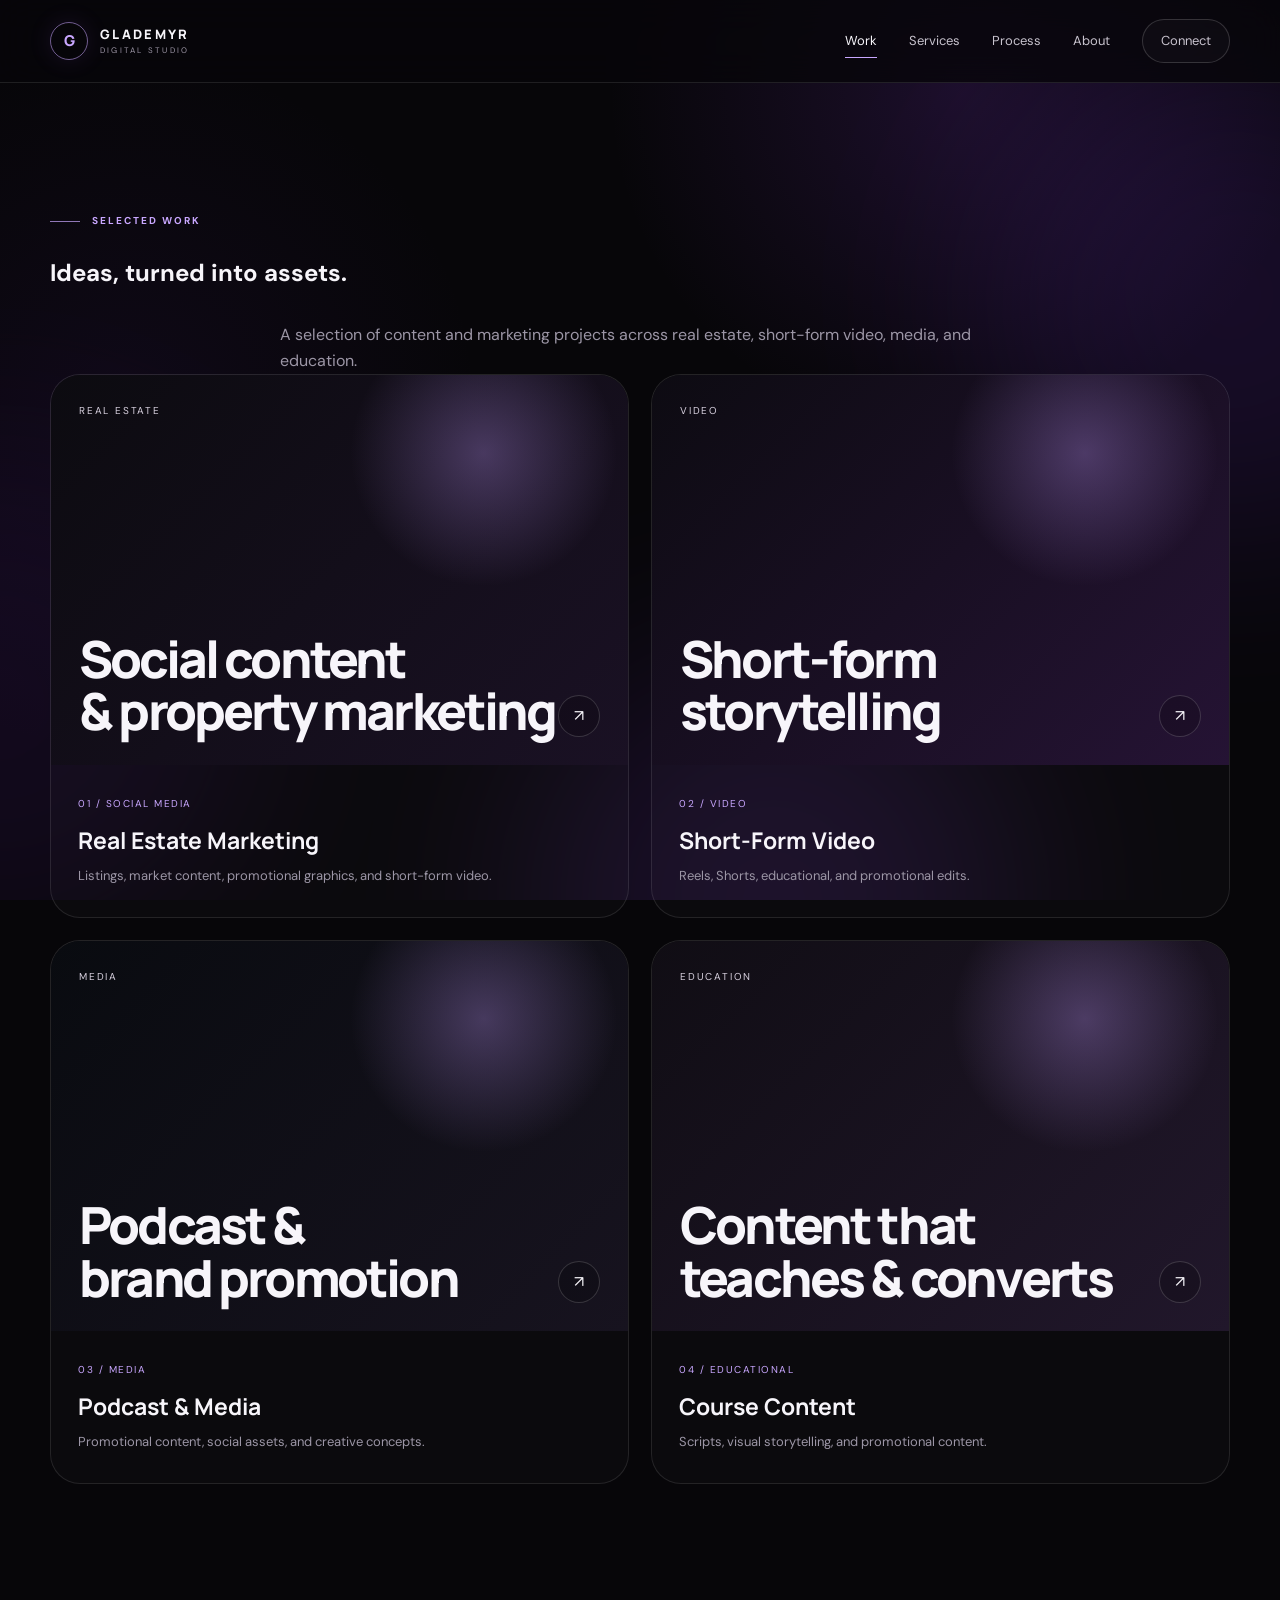
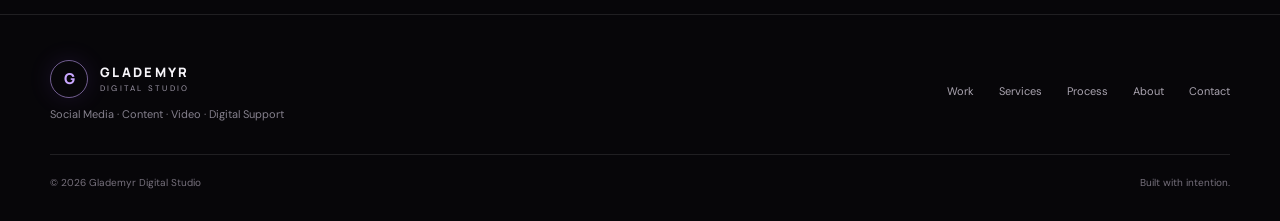
==== frontend/work.html @ e0515955 "Add work page" ====
<!DOCTYPE html><html lang="en"><head><meta charset="UTF-8"><meta name="viewport" content="width=device-width, initial-scale=1.0"><meta name="description" content="Selected work by Glademyr Digital Studio."><title>Work | Glademyr Digital Studio</title><link rel="preconnect" href="https://fonts.googleapis.com"><link rel="preconnect" href="https://fonts.gstatic.com" crossorigin><link href="https://fonts.googleapis.com/css2?family=DM+Sans:wght@400;500;600;700&family=Manrope:wght@500;600;700;800&display=swap" rel="stylesheet"><link rel="stylesheet" href="css/style.css"></head><body><div class="site-background"><div class="ambient-glow glow-one"></div><div class="ambient-glow glow-two"></div><div class="ambient-glow glow-three"></div></div><header class="site-header"><nav class="navigation container"><a href="index.html" class="brand" aria-label="Glademyr Digital Studio Home"><div class="brand-symbol">G</div><div class="brand-text"><span class="brand-name">GLADEMYR</span><span class="brand-studio">DIGITAL STUDIO</span></div></a><div class="nav-links"><a class="active" href="work.html">Work</a><a href="services.html">Services</a><a href="process.html">Process</a><a href="about.html">About</a><a class="nav-contact" href="contact.html">Connect</a></div><button class="mobile-menu-button" type="button" aria-label="Open navigation menu" aria-expanded="false"><span></span><span></span></button></nav></header><main><section class="page-hero section"><div class="container"><div class="eyebrow"><span class="eyebrow-line"></span>SELECTED WORK</div><h1>Ideas, <span>turned into assets.</span></h1><p class="section-introduction">A selection of content and marketing projects across real estate, short-form video, media, and education.</p><div class="project-grid"><article class="project-card"><a href="#real-estate" class="project-link"><div class="project-visual real-estate-visual"><div class="project-category">REAL ESTATE</div><div class="project-title">Social content<br>& property marketing</div><span class="project-arrow">↗</span></div><div class="project-info"><span>01 / SOCIAL MEDIA</span><h3>Real Estate Marketing</h3><p>Listings, market content, promotional graphics, and short-form video.</p></div></a></article><article class="project-card"><a href="#video" class="project-link"><div class="project-visual video-visual"><div class="project-category">VIDEO</div><div class="project-title">Short-form<br>storytelling</div><span class="project-arrow">↗</span></div><div class="project-info"><span>02 / VIDEO</span><h3>Short-Form Video</h3><p>Reels, Shorts, educational, and promotional edits.</p></div></a></article><article class="project-card"><a href="#media" class="project-link"><div class="project-visual media-visual"><div class="project-category">MEDIA</div><div class="project-title">Podcast &<br>brand promotion</div><span class="project-arrow">↗</span></div><div class="project-info"><span>03 / MEDIA</span><h3>Podcast & Media</h3><p>Promotional content, social assets, and creative concepts.</p></div></a></article><article class="project-card"><a href="#education" class="project-link"><div class="project-visual education-visual"><div class="project-category">EDUCATION</div><div class="project-title">Content that<br>teaches & converts</div><span class="project-arrow">↗</span></div><div class="project-info"><span>04 / EDUCATIONAL</span><h3>Course Content</h3><p>Scripts, visual storytelling, and promotional content.</p></div></a></article></div></div></section></main><footer class="site-footer"><div class="container footer-container"><div class="footer-brand"><div class="brand"><div class="brand-symbol">G</div><div class="brand-text"><span class="brand-name">GLADEMYR</span><span class="brand-studio">DIGITAL STUDIO</span></div></div><p>Social Media · Content · Video · Digital Support</p></div><div class="footer-links"><a href="work.html">Work</a><a href="services.html">Services</a><a href="process.html">Process</a><a href="about.html">About</a><a href="contact.html">Contact</a></div><div class="footer-bottom"><span>© <span id="current-year"></span> Glademyr Digital Studio</span><span>Built with intention.</span></div></div></footer><script src="js/script.js"></script></body></html>
---- frontend/css/style.css ----
/* =========================================================
   GLADEMYR DIGITAL STUDIO
   PREMIUM / LUXURY VISUAL SYSTEM
   ========================================================= */

/* =========================================================
   01. ROOT VARIABLES
   ========================================================= */

:root {
    --obsidian: #070609;
    --black: #0b090d;
    --surface: #100d14;
    --surface-light: #17121d;

    --white: #f7f5fa;
    --silver: #d8d4df;
    --muted: #9c96a6;

    --violet: #9b5cff;
    --lavender: #c9a7ff;
    --purple-dark: #351456;

    --border: rgba(255, 255, 255, 0.10);
    --border-light: rgba(255, 255, 255, 0.16);

    --container: 1180px;

    --radius-sm: 12px;
    --radius-md: 20px;
    --radius-lg: 30px;

    --transition: 300ms ease;
}


/* =========================================================
   02. RESET
   ========================================================= */

* {
    margin: 0;
    padding: 0;
    box-sizing: border-box;
}

html {
    scroll-behavior: smooth;
}

body {
    background: var(--obsidian);
    color: var(--white);

    font-family: "DM Sans", sans-serif;

    line-height: 1.6;

    overflow-x: hidden;
}

img {
    max-width: 100%;
    display: block;
}

a {
    color: inherit;
    text-decoration: none;
}

button {
    font: inherit;
}


/* =========================================================
   03. GLOBAL CONTAINER
   ========================================================= */

.container {
    width: min(100% - 60px, var(--container));
    margin-inline: auto;
}


/* =========================================================
   04. BACKGROUND
   ========================================================= */

.site-background {
    position: fixed;
    inset: 0;

    overflow: hidden;

    pointer-events: none;

    z-index: -1;

    background:
        radial-gradient(
            circle at 75% 10%,
            rgba(121, 54, 190, 0.18),
            transparent 28%
        ),
        radial-gradient(
            circle at 10% 45%,
            rgba(85, 34, 145, 0.10),
            transparent 28%
        ),
        #070609;
}

.ambient-glow {
    position: absolute;

    width: 500px;
    height: 500px;

    border-radius: 50%;

    filter: blur(100px);

    opacity: 0.12;
}

.glow-one {
    top: 5%;
    right: -200px;

    background: #8b3dff;
}

.glow-two {
    top: 50%;
    left: -250px;

    background: #6324a8;
}

.glow-three {
    bottom: -250px;
    right: 20%;

    background: #9c4dff;
}


/* =========================================================
   05. HEADER / NAVIGATION
   ========================================================= */

.site-header {
    position: sticky;

    top: 0;

    z-index: 100;

    border-bottom: 1px solid var(--border);

    background: rgba(7, 6, 9, 0.78);

    backdrop-filter: blur(18px);
}

.navigation {
    height: 82px;

    display: flex;

    align-items: center;

    justify-content: space-between;
}


/* BRAND */

.brand {
    display: flex;

    align-items: center;

    gap: 12px;
}

.brand-symbol {
    width: 38px;
    height: 38px;

    display: grid;
    place-items: center;

    border: 1px solid rgba(201, 167, 255, 0.55);

    border-radius: 50%;

    color: var(--lavender);

    font-family: "Manrope", sans-serif;

    font-size: 15px;
    font-weight: 800;

    box-shadow:
        0 0 25px rgba(155, 92, 255, 0.12);
}

.brand-text {
    display: flex;

    flex-direction: column;

    line-height: 1;
}

.brand-name {
    font-family: "Manrope", sans-serif;

    font-size: 13px;

    font-weight: 800;

    letter-spacing: 0.18em;
}

.brand-studio {
    margin-top: 5px;

    color: var(--muted);

    font-size: 8px;

    letter-spacing: 0.28em;
}


/* NAV LINKS */

.nav-links {
    display: flex;

    align-items: center;

    gap: 32px;
}

.nav-links a {
    position: relative;

    color: #c8c3ce;

    font-size: 13px;

    transition: var(--transition);
}

.nav-links a:hover {
    color: white;
}

.nav-links a:not(.nav-contact)::after {
    content: "";

    position: absolute;

    left: 0;
    bottom: -7px;

    width: 0;
    height: 1px;

    background: var(--lavender);

    transition: var(--transition);
}

.nav-links a:not(.nav-contact):hover::after {
    width: 100%;
}

.nav-contact {
    padding: 11px 18px;

    border: 1px solid var(--border-light);

    border-radius: 999px;

    background: rgba(255, 255, 255, 0.025);
}

.nav-contact:hover {
    border-color: rgba(201, 167, 255, 0.45);

    background: rgba(155, 92, 255, 0.08);
}


/* MOBILE MENU */

.mobile-menu-button {
    display: none;

    width: 42px;
    height: 42px;

    border: 1px solid var(--border);

    border-radius: 50%;

    background: transparent;

    cursor: pointer;
}

.mobile-menu-button span {
    display: block;

    width: 16px;
    height: 1px;

    margin: 4px auto;

    background: white;
}


/* =========================================================
   06. SECTIONS
   ========================================================= */

.section {
    padding: 130px 0;
}


/* =========================================================
   07. EYEBROW
   ========================================================= */

.eyebrow {
    display: flex;

    align-items: center;

    gap: 12px;

    margin-bottom: 25px;

    color: var(--lavender);

    font-size: 10px;

    font-weight: 700;

    letter-spacing: 0.20em;
}

.eyebrow-line {
    width: 30px;
    height: 1px;

    background: var(--lavender);

    opacity: 0.7;
}


/* =========================================================
   08. HERO
   ========================================================= */

.hero {
    min-height: calc(100vh - 82px);

    display: flex;

    align-items: center;
}

.hero-content {
    display: grid;

    grid-template-columns: 1fr 0.9fr;

    align-items: center;

    gap: 70px;
}


/* HERO TEXT */

.hero-copy {
    max-width: 690px;
}

.hero h1 {
    max-width: 750px;

    font-family: "Manrope", sans-serif;

    font-size: clamp(48px, 6vw, 78px);

    font-weight: 800;

    line-height: 1.02;

    letter-spacing: -0.055em;
}

.hero h1 span {
    display: block;

    color: var(--lavender);
}

.hero-description {
    max-width: 600px;

    margin-top: 30px;

    color: var(--muted);

    font-size: 17px;

    line-height: 1.8;
}


/* HERO ACTIONS */

.hero-actions {
    display: flex;

    align-items: center;

    gap: 12px;

    flex-wrap: wrap;

    margin-top: 32px;
}

.button {
    display: inline-flex;

    align-items: center;

    justify-content: center;

    gap: 10px;

    min-height: 48px;

    padding: 0 21px;

    border-radius: 999px;

    font-size: 12px;

    font-weight: 700;

    transition: var(--transition);
}

.button-primary {
    color: #09070c;

    background: var(--white);

    box-shadow:
        0 10px 35px rgba(0, 0, 0, 0.25);
}

.button-primary:hover {
    transform: translateY(-3px);

    box-shadow:
        0 15px 40px rgba(155, 92, 255, 0.20);
}

.button-secondary {
    color: white;

    border: 1px solid var(--border-light);

    background: rgba(255, 255, 255, 0.025);
}

.button-secondary:hover {
    border-color: rgba(201, 167, 255, 0.5);

    background: rgba(155, 92, 255, 0.08);

    transform: translateY(-2px);
}


/* AVAILABILITY */

.availability {
    display: flex;

    align-items: center;

    gap: 8px;

    margin-top: 24px;

    color: #88828f;

    font-size: 11px;
}

.availability-dot {
    width: 7px;
    height: 7px;

    border-radius: 50%;

    background: var(--lavender);

    box-shadow:
        0 0 12px rgba(201, 167, 255, 0.8);
}


/* =========================================================
   09. HERO VISUAL
   ========================================================= */

.hero-visual {
    position: relative;

    min-height: 600px;

    display: grid;

    place-items: center;
}

.hero-orbit {
    position: absolute;

    border: 1px solid rgba(155, 92, 255, 0.20);

    border-radius: 50%;
}

.orbit-one {
    width: 510px;
    height: 510px;

    transform: rotate(-18deg);
}

.orbit-two {
    width: 390px;
    height: 390px;

    border-color: rgba(216, 212, 223, 0.08);

    transform: rotate(25deg);
}


/* LOGO */

.hero-logo-container {
    position: relative;

    width: min(440px, 90%);

    aspect-ratio: 1;

    display: grid;

    place-items: center;
}

.logo-glow {
    position: absolute;

    width: 75%;
    height: 75%;

    border-radius: 50%;

    background: rgba(130, 55, 210, 0.18);

    filter: blur(70px);
}

.logo-frame {
    position: relative;

    width: 100%;
    height: 100%;

    display: grid;

    place-items: center;

    border: 1px solid rgba(255, 255, 255, 0.10);

    border-radius: 35px;

    background:
        linear-gradient(
            145deg,
            rgba(255, 255, 255, 0.07),
            rgba(255, 255, 255, 0.015)
        );

    box-shadow:
        0 40px 100px rgba(0, 0, 0, 0.5),
        inset 0 0 50px rgba(155, 92, 255, 0.04);

    overflow: hidden;
}

.logo-frame::before {
    content: "";

    position: absolute;

    inset: 0;

    background:
        linear-gradient(
            120deg,
            transparent 30%,
            rgba(255,255,255,0.08),
            transparent 65%
        );

    transform: translateX(-100%);

    animation: logo-shine 7s infinite;
}

.logo-frame img {
    width: 92%;
    height: 92%;

    object-fit: contain;

    position: relative;

    z-index: 2;

    mix-blend-mode: screen;
}

@keyframes logo-shine {

    0% {
        transform: translateX(-100%);
    }

    30%,
    100% {
        transform: translateX(100%);
    }
}


/* FLOATING CARDS */

.floating-card {
    position: absolute;

    display: flex;

    align-items: center;

    gap: 11px;

    padding: 12px 15px;

    border: 1px solid var(--border);

    border-radius: 14px;

    background: rgba(15, 12, 20, 0.82);

    backdrop-filter: blur(16px);

    color: #d9d3df;

    font-size: 11px;

    box-shadow:
        0 20px 45px rgba(0,0,0,0.3);
}

.floating-number {
    color: var(--lavender);

    font-weight: 700;
}

.floating-card-one {
    left: 0;

    top: 18%;

    animation: float-one 5s ease-in-out infinite;
}

.floating-card-two {
    right: 0;

    top: 45%;

    animation: float-two 6s ease-in-out infinite;
}

.floating-card-three {
    left: 8%;

    bottom: 15%;

    animation: float-three 5.5s ease-in-out infinite;
}

@keyframes float-one {

    0%,
    100% {
        transform: translateY(0);
    }

    50% {
        transform: translateY(-10px);
    }
}

@keyframes float-two {

    0%,
    100% {
        transform: translateY(0);
    }

    50% {
        transform: translateY(9px);
    }
}

@keyframes float-three {

    0%,
    100% {
        transform: translateY(0);
    }

    50% {
        transform: translateY(-7px);
    }
}


/* =========================================================
   10. POSITIONING
   ========================================================= */

.positioning {
    border-top: 1px solid var(--border);

    border-bottom: 1px solid var(--border);
}

.positioning-content {
    text-align: center;
}

.positioning-content .eyebrow {
    justify-content: center;
}

.positioning h2 {
    max-width: 900px;

    margin-inline: auto;

    font-family: "Manrope", sans-serif;

    font-size: clamp(42px, 5vw, 68px);

    letter-spacing: -0.055em;

    line-height: 1.05;
}

.positioning h2 em {
    display: block;

    color: var(--lavender);

    font-style: normal;
}

.section-introduction {
    max-width: 720px;

    margin: 30px auto 0;

    color: var(--muted);

    font-size: 16px;
}


/* PILLARS */

.pillars {
    display: grid;

    grid-template-columns: repeat(3, 1fr);

    margin-top: 70px;

    border-top: 1px solid var(--border);

    border-left: 1px solid var(--border);
}

.pillar {
    min-height: 250px;

    padding: 30px;

    text-align: left;

    border-right: 1px solid var(--border);

    border-bottom: 1px solid var(--border);

    transition: var(--transition);
}

.pillar:hover {
    background: rgba(155, 92, 255, 0.045);
}

.pillar-number {
    color: var(--lavender);

    font-size: 11px;

    font-weight: 700;
}

.pillar h3 {
    margin-top: 60px;

    font-family: "Manrope", sans-serif;

    font-size: 25px;

    text-transform: capitalize;
}

.pillar p {
    max-width: 280px;

    margin-top: 12px;

    color: var(--muted);

    font-size: 13px;
}


/* =========================================================
   11. SECTION HEADINGS
   ========================================================= */

.section-heading {
    display: flex;

    align-items: flex-end;

    justify-content: space-between;

    gap: 40px;

    margin-bottom: 55px;
}

.section-heading h2 {
    font-family: "Manrope", sans-serif;

    font-size: clamp(42px, 5vw, 64px);

    line-height: 1.04;

    letter-spacing: -0.055em;
}

.section-heading h2 span {
    display: block;

    color: var(--lavender);
}

.section-heading > p {
    max-width: 330px;

    color: var(--muted);

    font-size: 13px;
}


/* =========================================================
   12. SERVICES
   ========================================================= */

.services-grid {
    display: grid;

    grid-template-columns: repeat(3, 1fr);

    border-top: 1px solid var(--border);

    border-left: 1px solid var(--border);
}

.service-card {
    min-height: 270px;

    padding: 30px;

    border-right: 1px solid var(--border);

    border-bottom: 1px solid var(--border);

    transition: var(--transition);
}

.service-card:hover {
    background:
        linear-gradient(
            145deg,
            rgba(155, 92, 255, 0.07),
            transparent
        );
}

.service-number {
    color: var(--lavender);

    font-size: 11px;

    font-weight: 700;
}

.service-content {
    margin-top: 55px;
}

.service-card h3 {
    font-family: "Manrope", sans-serif;

    font-size: 21px;

    line-height: 1.15;

    letter-spacing: -0.025em;
}

.service-card p {
    max-width: 300px;

    margin-top: 13px;

    color: var(--muted);

    font-size: 13px;
}


/* =========================================================
   13. PORTFOLIO
   ========================================================= */

.work {
    border-top: 1px solid var(--border);
}

.project-grid {
    display: grid;

    grid-template-columns: repeat(2, 1fr);

    gap: 22px;
}

.project-card {
    overflow: hidden;

    border: 1px solid var(--border);

    border-radius: var(--radius-lg);

    background: rgba(255,255,255,0.02);

    transition: var(--transition);
}

.project-card:hover {
    transform: translateY(-5px);

    border-color: rgba(201, 167, 255, 0.32);
}

.project-featured {
    grid-column: span 2;
}


/* PROJECT VISUAL */

.project-visual {
    position: relative;

    min-height: 390px;

    padding: 28px;

    display: flex;

    flex-direction: column;

    justify-content: space-between;

    overflow: hidden;
}

.project-featured .project-visual {
    min-height: 500px;
}

.project-visual::before {
    content: "";

    position: absolute;

    inset: 0;

    background:
        radial-gradient(
            circle at 75% 20%,
            rgba(194, 155, 255, 0.30),
            transparent 25%
        );
}

.project-category,
.project-title,
.project-arrow {
    position: relative;

    z-index: 2;
}

.project-category {
    font-size: 10px;

    letter-spacing: 0.18em;

    color: #d8d1df;
}

.project-title {
    font-family: "Manrope", sans-serif;

    font-size: clamp(30px, 4vw, 58px);

    font-weight: 800;

    line-height: 1.02;

    letter-spacing: -0.055em;
}

.project-arrow {
    position: absolute;

    right: 28px;
    bottom: 28px;

    width: 42px;
    height: 42px;

    display: grid;

    place-items: center;

    border: 1px solid var(--border-light);

    border-radius: 50%;

    background: rgba(0,0,0,0.2);

    transition: var(--transition);
}

.project-card:hover .project-arrow {
    background: white;

    color: black;

    transform: rotate(45deg);
}


/* PROJECT BACKGROUNDS */

.real-estate-visual {
    background:
        linear-gradient(
            135deg,
            #0c0b10,
            #1a1124
        );
}

.video-visual {
    background:
        linear-gradient(
            135deg,
            #0d0b12,
            #251334
        );
}

.media-visual {
    background:
        linear-gradient(
            135deg,
            #090b10,
            #17131f
        );
}

.education-visual {
    background:
        linear-gradient(
            135deg,
            #100d14,
            #21172b
        );
}


/* PROJECT INFO */

.project-info {
    padding: 24px 27px 30px;
}

.project-info > span {
    color: var(--lavender);

    font-size: 10px;

    letter-spacing: 0.15em;
}

.project-info h3 {
    margin-top: 8px;

    font-family: "Manrope", sans-serif;

    font-size: 23px;
}

.project-info p {
    margin-top: 7px;

    color: var(--muted);

    font-size: 13px;
}


/* =========================================================
   14. PROCESS
   ========================================================= */

.process {
    border-top: 1px solid var(--border);
}

.process-list {
    border-top: 1px solid var(--border);
}

.process-item {
    display: grid;

    grid-template-columns: 70px 1fr 1.1fr;

    align-items: center;

    gap: 25px;

    padding: 27px 0;

    border-bottom: 1px solid var(--border);

    transition: var(--transition);
}

.process-item:hover {
    padding-left: 10px;
}

.process-number {
    color: var(--lavender);

    font-size: 11px;

    font-weight: 700;
}

.process-item h3 {
    font-family: "Manrope", sans-serif;

    font-size: 23px;
}

.process-item p {
    color: var(--muted);

    font-size: 13px;
}


/* =========================================================
   15. TOOLS
   ========================================================= */

.tools {
    border-top: 1px solid var(--border);
}

.tools-container {
    display: grid;

    grid-template-columns: 0.8fr 1.2fr;

    gap: 70px;

    align-items: start;
}

.tools h2 {
    font-family: "Manrope", sans-serif;

    font-size: clamp(40px, 5vw, 60px);

    letter-spacing: -0.05em;

    line-height: 1.05;
}

.tools h2 span {
    display: block;

    color: var(--lavender);
}

.tools-list {
    display: flex;

    flex-wrap: wrap;

    gap: 9px;
}

.tools-list span {
    padding: 10px 14px;

    border: 1px solid var(--border);

    border-radius: 999px;

    color: #cbc5d2;

    font-size: 11px;

    background: rgba(255,255,255,0.02);

    transition: var(--transition);
}

.tools-list span:hover {
    border-color: rgba(201, 167, 255, 0.4);

    color: white;

    background: rgba(155, 92, 255, 0.08);
}

.tools-note {
    grid-column: 2;

    margin-top: -20px;

    max-width: 600px;

    color: var(--muted);

    font-size: 13px;
}


/* =========================================================
   16. ABOUT
   ========================================================= */

.about {
    border-top: 1px solid var(--border);
}

.about-card {
    display: grid;

    grid-template-columns: 0.75fr 1.25fr;

    gap: 70px;

    align-items: center;

    padding: 25px;

    border: 1px solid var(--border);

    border-radius: var(--radius-lg);

    background:
        linear-gradient(
            145deg,
            rgba(255,255,255,0.045),
            rgba(255,255,255,0.012)
        );
}

.about-image {
    min-height: 520px;

    display: grid;

    place-items: center;

    border-radius: 22px;

    background:
        radial-gradient(
            circle at 50% 35%,
            rgba(155, 92, 255, 0.25),
            transparent 35%
        ),
        #100c14;

    overflow: hidden;
}

.photo-placeholder {
    width: 190px;
    height: 230px;

    display: grid;

    place-items: center;

    text-align: center;

    border: 1px solid rgba(201,167,255,0.35);

    border-radius: 100px 100px 30px 30px;

    color: #a59daa;

    font-family: "Manrope", sans-serif;

    font-size: 11px;

    font-weight: 700;

    letter-spacing: 0.16em;
}

.about-content h2 {
    font-family: "Manrope", sans-serif;

    font-size: clamp(45px, 5vw, 66px);

    letter-spacing: -0.055em;

    line-height: 1.05;
}

.about-content h2 span {
    color: var(--lavender);
}

.about-content > p:not(.eyebrow) {
    max-width: 610px;

    margin-top: 22px;

    color: var(--muted);

    font-size: 14px;
}

.about-location {
    display: flex;

    align-items: center;

    gap: 8px;

    margin-top: 28px;

    color: #a7a0ad;

    font-size: 11px;
}

.location-dot {
    width: 7px;
    height: 7px;

    border-radius: 50%;

    background: var(--lavender);

    box-shadow:
        0 0 12px rgba(201,167,255,0.7);
}


/* =========================================================
   17. CONTACT
   ========================================================= */

.contact {
    text-align: center;

    border-top: 1px solid var(--border);
}

.contact-container {
    display: flex;

    flex-direction: column;

    align-items: center;
}

.contact .eyebrow {
    justify-content: center;
}

.contact h2 {
    max-width: 950px;

    font-family: "Manrope", sans-serif;

    font-size: clamp(48px, 7vw, 85px);

    line-height: 1;

    letter-spacing: -0.065em;
}

.contact h2 span {
    display: block;

    color: var(--lavender);
}

.contact-container > p:not(.eyebrow) {
    max-width: 600px;

    margin-top: 27px;

    color: var(--muted);

    font-size: 15px;
}

.contact-actions {
    display: flex;

    gap: 12px;

    margin-top: 32px;
}


/* =========================================================
   18. FOOTER
   ========================================================= */

.site-footer {
    border-top: 1px solid var(--border);

    padding: 45px 0 30px;
}

.footer-container {
    display: grid;

    grid-template-columns: 1fr auto;

    gap: 30px;
}

.footer-brand p {
    margin-top: 8px;

    color: #85808d;

    font-size: 11px;
}

.footer-links {
    display: flex;

    align-items: center;

    gap: 25px;
}

.footer-links a {
    color: #aaa4b0;

    font-size: 11px;

    transition: var(--transition);
}

.footer-links a:hover {
    color: white;
}

.footer-bottom {
    grid-column: 1 / -1;

    display: flex;

    justify-content: space-between;

    padding-top: 20px;

    border-top: 1px solid var(--border);

    color: #77717d;

    font-size: 10px;
}


/* =========================================================
   19. RESPONSIVE
   ========================================================= */

@media (max-width: 900px) {

    .container {
        width: min(100% - 40px, var(--container));
    }

    .section {
        padding: 90px 0;
    }

    .hero-content {
        grid-template-columns: 1fr;

        gap: 40px;
    }

    .hero {
        padding-top: 70px;
    }

    .hero-visual {
        min-height: 480px;
    }

    .hero-logo-container {
        width: 360px;
    }

    .orbit-one {
        width: 410px;
        height: 410px;
    }

    .orbit-two {
        width: 320px;
        height: 320px;
    }

    .pillars {
        grid-template-columns: 1fr;
    }

    .services-grid {
        grid-template-columns: repeat(2, 1fr);
    }

    .tools-container {
        grid-template-columns: 1fr;
    }

    .tools-note {
        grid-column: auto;
        margin-top: 0;
    }

    .about-card {
        grid-template-columns: 1fr;
    }

    .about-image {
        min-height: 400px;
    }
}


/* =========================================================
   20. MOBILE
   ========================================================= */

@media (max-width: 650px) {

    .navigation {
        height: 72px;
    }

    .nav-links {
        position: absolute;

        top: 72px;

        left: 0;
        right: 0;

        display: none;

        flex-direction: column;

        align-items: flex-start;

        gap: 20px;

        padding: 25px 20px;

        border-bottom: 1px solid var(--border);

        background: rgba(7,6,9,0.97);

        backdrop-filter: blur(20px);
    }

    .nav-links.active {
        display: flex;
    }

    .mobile-menu-button {
        display: block;
    }

    .hero h1 {
        font-size: clamp(43px, 12vw, 60px);
    }

    .hero-description {
        font-size: 15px;
    }

    .hero-visual {
        min-height: 390px;
    }

    .hero-logo-container {
        width: 290px;
    }

    .orbit-one {
        width: 330px;
        height: 330px;
    }

    .orbit-two {
        width: 260px;
        height: 260px;
    }

    .floating-card {
        display: none;
    }

    .section-heading {
        display: block;
    }

    .section-heading > p {
        margin-top: 20px;
    }

    .services-grid {
        grid-template-columns: 1fr;
    }

    .project-grid {
        grid-template-columns: 1fr;
    }

    .project-featured {
        grid-column: auto;
    }

    .project-visual,
    .project-featured .project-visual {
        min-height: 320px;
    }

    .process-item {
        grid-template-columns: 45px 1fr;
    }

    .process-item p {
        grid-column: 2;
    }

    .about-card {
        padding: 15px;
    }

    .about-image {
        min-height: 350px;
    }

    .contact h2 {
        font-size: clamp(45px, 13vw, 65px);
    }

    .contact-actions {
        flex-direction: column;

        width: 100%;
    }

    .contact-actions .button {
        width: 100%;
    }

    .footer-container {
        grid-template-columns: 1fr;
    }

    .footer-links {
        flex-wrap: wrap;
    }

    .footer-bottom {
        grid-column: auto;

        flex-direction: column;

        gap: 8px;
    }
}

@keyframes button-ripple {

    from {
        transform: scale(0);
        opacity: 1;
    }

    to {
        transform: scale(2.5);
        opacity: 0;
    }

}


.nav-links a.active {
    color: var(--white);
}


.nav-links a.active:not(.nav-contact)::after {
    width: 100%;
}


.site-header.scrolled {
    background: rgba(7, 6, 9, 0.92);

    box-shadow:
        0 10px 40px rgba(0, 0, 0, 0.18);
}

/* =========================================================
   21. PREMIUM SERVICE CARD INTERACTIONS
   ========================================================= */

.service-card {
    position: relative;
    overflow: hidden;
    isolation: isolate;
    cursor: pointer;
    background:
        linear-gradient(
            145deg,
            rgba(255, 255, 255, 0.025),
            rgba(155, 92, 255, 0.012)
        );
    transition:
        transform 420ms cubic-bezier(0.22, 1, 0.36, 1),
        border-color 420ms ease,
        background 420ms ease,
        box-shadow 420ms ease;
}

.service-card::before {
    content: "";
    position: absolute;
    inset: 0;
    z-index: -1;
    background:
        radial-gradient(
            circle at var(--mouse-x, 50%) var(--mouse-y, 50%),
            rgba(201, 167, 255, 0.14),
            transparent 34%
        );
    opacity: 0;
    transition: opacity 420ms ease;
    pointer-events: none;
}

.service-card::after {
    content: "↗";
    position: absolute;
    top: 25px;
    right: 25px;
    width: 38px;
    height: 38px;
    display: grid;
    place-items: center;
    border: 1px solid rgba(201, 167, 255, 0.18);
    border-radius: 50%;
    color: var(--lavender);
    background: rgba(7, 6, 9, 0.32);
    opacity: 0;
    transform: translate(8px, -8px) rotate(-15deg);
    transition:
        opacity 350ms ease,
        transform 350ms ease,
        background 350ms ease,
        color 350ms ease;
}

.service-card:hover {
    transform: translateY(-8px);
    border-color: rgba(201, 167, 255, 0.42);
    background:
        linear-gradient(
            145deg,
            rgba(155, 92, 255, 0.09),
            rgba(255, 255, 255, 0.025)
        );
    box-shadow:
        0 24px 55px rgba(0, 0, 0, 0.28),
        0 0 35px rgba(155, 92, 255, 0.07);
}

.service-card:hover::before {
    opacity: 1;
}

.service-card:hover::after {
    opacity: 1;
    transform: translate(0, 0) rotate(0);
}

.service-card:hover .service-number {
    transform: translateX(4px);
    color: var(--white);
}

.service-number {
    position: relative;
    display: inline-block;
    transition:
        transform 350ms ease,
        color 350ms ease;
}

.service-content {
    position: relative;
    z-index: 2;
    transition: transform 350ms ease;
}

.service-card:hover .service-content {
    transform: translateY(-3px);
}

.service-card h3 {
    transition: color 350ms ease;
}

.service-card:hover h3 {
    color: var(--white);
}

@media (max-width: 650px) {
    .service-card {
        cursor: default;
    }

    .service-card::after {
        opacity: 1;
        transform: none;
    }

    .service-card:hover {
        transform: translateY(-4px);
    }
}

@media (prefers-reduced-motion: reduce) {
    .service-card,
    .service-card::before,
    .service-card::after,
    .service-number,
    .service-content {
        transition: none;
    }

    .service-card:hover {
        transform: none;
    }
}


/* =========================================================
   SERVICE DETAIL MODAL
   ========================================================= */

.service-card {
    cursor: pointer;
}

.service-card:focus-visible {
    outline: 2px solid var(--lavender);
    outline-offset: -2px;
}

.service-modal {
    position: fixed;
    inset: 0;
    z-index: 9999;
    display: grid;
    place-items: center;
    padding: 24px;
    background: rgba(4, 3, 7, 0.78);
    backdrop-filter: blur(14px);
    -webkit-backdrop-filter: blur(14px);
    opacity: 0;
    visibility: hidden;
    pointer-events: none;
    transition: opacity 300ms ease, visibility 300ms ease;
}

.service-modal.is-open {
    opacity: 1;
    visibility: visible;
    pointer-events: auto;
}

.service-modal-card {
    position: relative;
    width: min(680px, 100%);
    max-height: min(720px, calc(100vh - 48px));
    overflow-y: auto;
    padding: 42px;
    border: 1px solid rgba(201, 167, 255, 0.28);
    border-radius: var(--radius-lg);
    background:
        radial-gradient(circle at 85% 10%, rgba(155, 92, 255, 0.12), transparent 30%),
        linear-gradient(145deg, rgba(20, 17, 27, 0.98), rgba(8, 7, 11, 0.98));
    box-shadow: 0 30px 90px rgba(0, 0, 0, 0.5);
    transform: translateY(18px) scale(0.98);
    transition: transform 350ms cubic-bezier(0.22, 1, 0.36, 1);
}

.service-modal.is-open .service-modal-card {
    transform: translateY(0) scale(1);
}

.service-modal-number {
    display: block;
    margin-bottom: 16px;
    color: var(--lavender);
    font-size: 11px;
    font-weight: 700;
    letter-spacing: 0.12em;
}

.service-modal-card h3 {
    max-width: 560px;
    font-family: "Manrope", sans-serif;
    font-size: clamp(30px, 5vw, 48px);
    line-height: 1.02;
    letter-spacing: -0.04em;
}

.service-modal-card > p {
    max-width: 560px;
    margin-top: 18px;
    color: var(--muted);
    font-size: 15px;
    line-height: 1.7;
}

.service-modal-list {
    display: grid;
    gap: 10px;
    margin: 28px 0 0;
    padding: 0;
    list-style: none;
}

.service-modal-list li {
    position: relative;
    padding: 13px 16px 13px 36px;
    border: 1px solid var(--border);
    border-radius: 10px;
    color: var(--text);
    background: rgba(255, 255, 255, 0.025);
    font-size: 13px;
}

.service-modal-list li::before {
    content: "✦";
    position: absolute;
    left: 15px;
    color: var(--lavender);
}

.service-modal-close {
    position: absolute;
    top: 20px;
    right: 20px;
    width: 42px;
    height: 42px;
    display: grid;
    place-items: center;
    border: 1px solid var(--border);
    border-radius: 50%;
    color: var(--text);
    background: rgba(255, 255, 255, 0.03);
    cursor: pointer;
    font-size: 20px;
    transition: border-color 250ms ease, background 250ms ease, transform 250ms ease;
}

.service-modal-close:hover {
    border-color: rgba(201, 167, 255, 0.42);
    background: rgba(155, 92, 255, 0.1);
    transform: rotate(90deg);
}

.service-modal-cta {
    display: inline-flex;
    margin-top: 28px;
}

body.modal-open {
    overflow: hidden;
}

@media (max-width: 650px) {
    .service-modal {
        padding: 14px;
    }

    .service-modal-card {
        padding: 34px 22px 24px;
        max-height: calc(100vh - 28px);
    }

    .service-modal-card h3 {
        padding-right: 34px;
    }
}

@media (prefers-reduced-motion: reduce) {
    .service-modal,
    .service-modal-card,
    .service-modal-close {
        transition: none;
    }
}
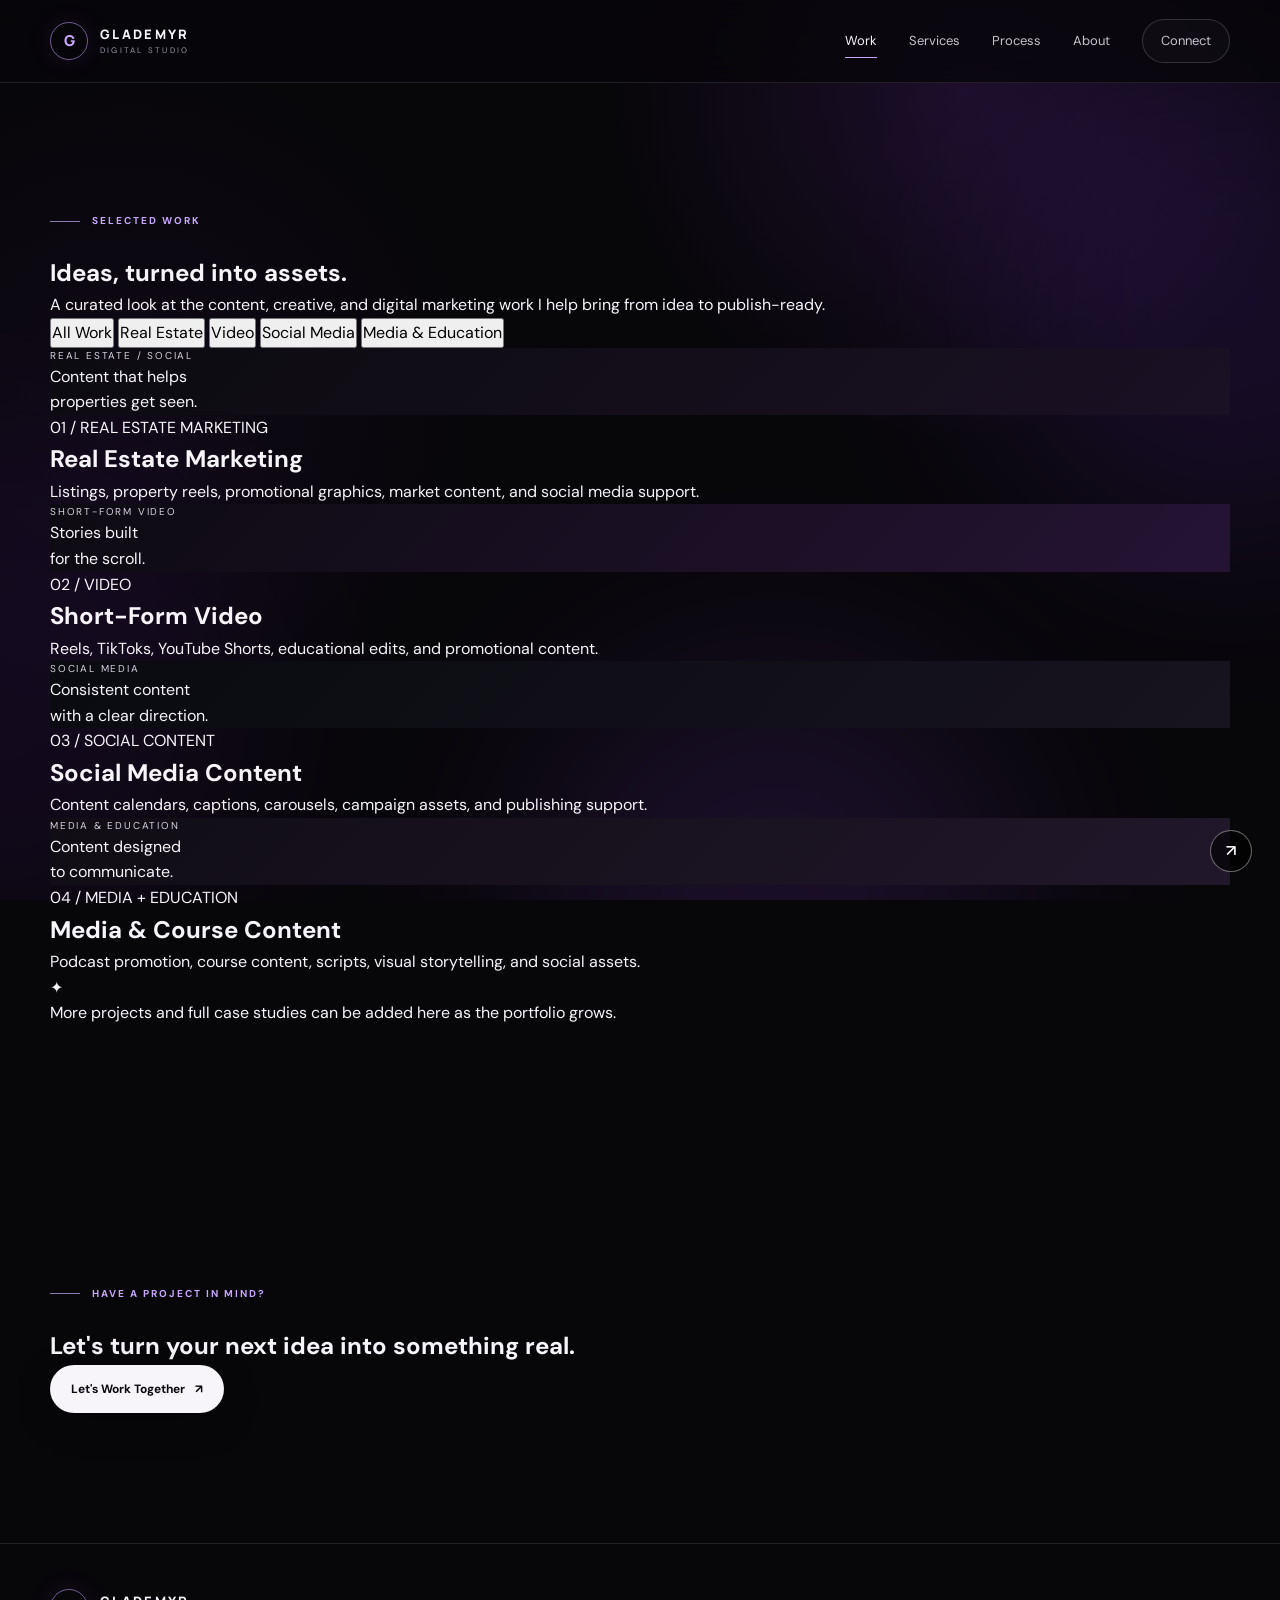
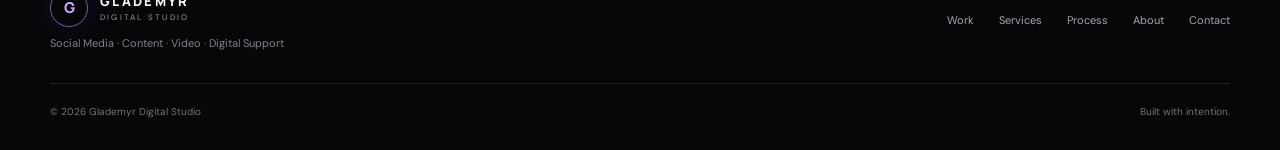
==== commit 01a43fad: "Redesign Work portfolio page" ====
--- a/frontend/work.html
+++ b/frontend/work.html
@@ -1 +1,225 @@
-<!DOCTYPE html><html lang="en"><head><meta charset="UTF-8"><meta name="viewport" content="width=device-width, initial-scale=1.0"><meta name="description" content="Selected work by Glademyr Digital Studio."><title>Work | Glademyr Digital Studio</title><link rel="preconnect" href="https://fonts.googleapis.com"><link rel="preconnect" href="https://fonts.gstatic.com" crossorigin><link href="https://fonts.googleapis.com/css2?family=DM+Sans:wght@400;500;600;700&family=Manrope:wght@500;600;700;800&display=swap" rel="stylesheet"><link rel="stylesheet" href="css/style.css"></head><body><div class="site-background"><div class="ambient-glow glow-one"></div><div class="ambient-glow glow-two"></div><div class="ambient-glow glow-three"></div></div><header class="site-header"><nav class="navigation container"><a href="index.html" class="brand" aria-label="Glademyr Digital Studio Home"><div class="brand-symbol">G</div><div class="brand-text"><span class="brand-name">GLADEMYR</span><span class="brand-studio">DIGITAL STUDIO</span></div></a><div class="nav-links"><a class="active" href="work.html">Work</a><a href="services.html">Services</a><a href="process.html">Process</a><a href="about.html">About</a><a class="nav-contact" href="contact.html">Connect</a></div><button class="mobile-menu-button" type="button" aria-label="Open navigation menu" aria-expanded="false"><span></span><span></span></button></nav></header><main><section class="page-hero section"><div class="container"><div class="eyebrow"><span class="eyebrow-line"></span>SELECTED WORK</div><h1>Ideas, <span>turned into assets.</span></h1><p class="section-introduction">A selection of content and marketing projects across real estate, short-form video, media, and education.</p><div class="project-grid"><article class="project-card"><a href="#real-estate" class="project-link"><div class="project-visual real-estate-visual"><div class="project-category">REAL ESTATE</div><div class="project-title">Social content<br>& property marketing</div><span class="project-arrow">↗</span></div><div class="project-info"><span>01 / SOCIAL MEDIA</span><h3>Real Estate Marketing</h3><p>Listings, market content, promotional graphics, and short-form video.</p></div></a></article><article class="project-card"><a href="#video" class="project-link"><div class="project-visual video-visual"><div class="project-category">VIDEO</div><div class="project-title">Short-form<br>storytelling</div><span class="project-arrow">↗</span></div><div class="project-info"><span>02 / VIDEO</span><h3>Short-Form Video</h3><p>Reels, Shorts, educational, and promotional edits.</p></div></a></article><article class="project-card"><a href="#media" class="project-link"><div class="project-visual media-visual"><div class="project-category">MEDIA</div><div class="project-title">Podcast &<br>brand promotion</div><span class="project-arrow">↗</span></div><div class="project-info"><span>03 / MEDIA</span><h3>Podcast & Media</h3><p>Promotional content, social assets, and creative concepts.</p></div></a></article><article class="project-card"><a href="#education" class="project-link"><div class="project-visual education-visual"><div class="project-category">EDUCATION</div><div class="project-title">Content that<br>teaches & converts</div><span class="project-arrow">↗</span></div><div class="project-info"><span>04 / EDUCATIONAL</span><h3>Course Content</h3><p>Scripts, visual storytelling, and promotional content.</p></div></a></article></div></div></section></main><footer class="site-footer"><div class="container footer-container"><div class="footer-brand"><div class="brand"><div class="brand-symbol">G</div><div class="brand-text"><span class="brand-name">GLADEMYR</span><span class="brand-studio">DIGITAL STUDIO</span></div></div><p>Social Media · Content · Video · Digital Support</p></div><div class="footer-links"><a href="work.html">Work</a><a href="services.html">Services</a><a href="process.html">Process</a><a href="about.html">About</a><a href="contact.html">Contact</a></div><div class="footer-bottom"><span>© <span id="current-year"></span> Glademyr Digital Studio</span><span>Built with intention.</span></div></div></footer><script src="js/script.js"></script></body></html>+<!DOCTYPE html>
+<html lang="en">
+<head>
+    <meta charset="UTF-8">
+    <meta name="viewport" content="width=device-width, initial-scale=1.0">
+    <meta name="description" content="Selected work by Glademyr Digital Studio — real estate marketing, social media, short-form video, media, and educational content.">
+    <meta name="author" content="Glademyr Pi-ay">
+    <meta name="theme-color" content="#08070B">
+    <title>Work | Glademyr Digital Studio</title>
+    <link rel="preconnect" href="https://fonts.googleapis.com">
+    <link rel="preconnect" href="https://fonts.gstatic.com" crossorigin>
+    <link href="https://fonts.googleapis.com/css2?family=DM+Sans:wght@400;500;600;700&family=Manrope:wght@500;600;700;800&display=swap" rel="stylesheet">
+    <link rel="stylesheet" href="css/style.css">
+</head>
+<body>
+    <div class="site-background">
+        <div class="ambient-glow glow-one"></div>
+        <div class="ambient-glow glow-two"></div>
+        <div class="ambient-glow glow-three"></div>
+    </div>
+
+    <header class="site-header">
+        <nav class="navigation container">
+            <a href="index.html" class="brand" aria-label="Glademyr Digital Studio Home">
+                <div class="brand-symbol">G</div>
+                <div class="brand-text">
+                    <span class="brand-name">GLADEMYR</span>
+                    <span class="brand-studio">DIGITAL STUDIO</span>
+                </div>
+            </a>
+
+            <div class="nav-links">
+                <a class="active" href="work.html">Work</a>
+                <a href="services.html">Services</a>
+                <a href="process.html">Process</a>
+                <a href="about.html">About</a>
+                <a class="nav-contact" href="contact.html">Connect</a>
+            </div>
+
+            <button class="mobile-menu-button" type="button" aria-label="Open navigation menu" aria-expanded="false">
+                <span></span>
+                <span></span>
+            </button>
+        </nav>
+    </header>
+
+    <main>
+        <section class="work-page-hero section">
+            <div class="container">
+                <div class="eyebrow">
+                    <span class="eyebrow-line"></span>
+                    SELECTED WORK
+                </div>
+
+                <div class="work-hero-heading">
+                    <div>
+                        <h1>Ideas, <span>turned into assets.</span></h1>
+                    </div>
+                    <p>
+                        A curated look at the content, creative, and digital
+                        marketing work I help bring from idea to publish-ready.
+                    </p>
+                </div>
+
+                <div class="work-filters" aria-label="Filter portfolio">
+                    <button class="work-filter active" type="button" data-filter="all">All Work</button>
+                    <button class="work-filter" type="button" data-filter="real-estate">Real Estate</button>
+                    <button class="work-filter" type="button" data-filter="video">Video</button>
+                    <button class="work-filter" type="button" data-filter="social">Social Media</button>
+                    <button class="work-filter" type="button" data-filter="media">Media & Education</button>
+                </div>
+
+                <div class="work-showcase">
+                    <article class="work-project work-project-featured" data-category="real-estate social">
+                        <a href="#real-estate" class="work-project-link">
+                            <div class="work-project-visual real-estate-visual">
+                                <div class="project-category">REAL ESTATE / SOCIAL</div>
+                                <div class="work-project-big-title">
+                                    Content that helps<br>
+                                    properties get seen.
+                                </div>
+                                <span class="project-arrow">↗</span>
+                            </div>
+                            <div class="work-project-meta">
+                                <div>
+                                    <span>01 / REAL ESTATE MARKETING</span>
+                                    <h2>Real Estate Marketing</h2>
+                                </div>
+                                <p>
+                                    Listings, property reels, promotional graphics,
+                                    market content, and social media support.
+                                </p>
+                            </div>
+                        </a>
+                    </article>
+
+                    <article class="work-project" data-category="video">
+                        <a href="#video" class="work-project-link">
+                            <div class="work-project-visual video-visual">
+                                <div class="project-category">SHORT-FORM VIDEO</div>
+                                <div class="work-project-big-title">
+                                    Stories built<br>
+                                    for the scroll.
+                                </div>
+                                <span class="project-arrow">↗</span>
+                            </div>
+                            <div class="work-project-meta">
+                                <div>
+                                    <span>02 / VIDEO</span>
+                                    <h2>Short-Form Video</h2>
+                                </div>
+                                <p>
+                                    Reels, TikToks, YouTube Shorts,
+                                    educational edits, and promotional content.
+                                </p>
+                            </div>
+                        </a>
+                    </article>
+
+                    <article class="work-project" data-category="social media">
+                        <a href="#social-media" class="work-project-link">
+                            <div class="work-project-visual media-visual">
+                                <div class="project-category">SOCIAL MEDIA</div>
+                                <div class="work-project-big-title">
+                                    Consistent content<br>
+                                    with a clear direction.
+                                </div>
+                                <span class="project-arrow">↗</span>
+                            </div>
+                            <div class="work-project-meta">
+                                <div>
+                                    <span>03 / SOCIAL CONTENT</span>
+                                    <h2>Social Media Content</h2>
+                                </div>
+                                <p>
+                                    Content calendars, captions, carousels,
+                                    campaign assets, and publishing support.
+                                </p>
+                            </div>
+                        </a>
+                    </article>
+
+                    <article class="work-project" data-category="media">
+                        <a href="#media" class="work-project-link">
+                            <div class="work-project-visual education-visual">
+                                <div class="project-category">MEDIA & EDUCATION</div>
+                                <div class="work-project-big-title">
+                                    Content designed<br>
+                                    to communicate.
+                                </div>
+                                <span class="project-arrow">↗</span>
+                            </div>
+                            <div class="work-project-meta">
+                                <div>
+                                    <span>04 / MEDIA + EDUCATION</span>
+                                    <h2>Media & Course Content</h2>
+                                </div>
+                                <p>
+                                    Podcast promotion, course content,
+                                    scripts, visual storytelling, and social assets.
+                                </p>
+                            </div>
+                        </a>
+                    </article>
+                </div>
+
+                <div class="work-note">
+                    <span class="work-note-mark">✦</span>
+                    <p>
+                        More projects and full case studies can be added here
+                        as the portfolio grows.
+                    </p>
+                </div>
+            </div>
+        </section>
+
+        <section class="work-cta section">
+            <div class="container">
+                <div class="work-cta-inner">
+                    <div>
+                        <div class="eyebrow">
+                            <span class="eyebrow-line"></span>
+                            HAVE A PROJECT IN MIND?
+                        </div>
+                        <h2>Let's turn your next idea <span>into something real.</span></h2>
+                    </div>
+                    <a href="contact.html" class="button button-primary">
+                        Let's Work Together <span>↗</span>
+                    </a>
+                </div>
+            </div>
+        </section>
+    </main>
+
+    <footer class="site-footer">
+        <div class="container footer-container">
+            <div class="footer-brand">
+                <div class="brand">
+                    <div class="brand-symbol">G</div>
+                    <div class="brand-text">
+                        <span class="brand-name">GLADEMYR</span>
+                        <span class="brand-studio">DIGITAL STUDIO</span>
+                    </div>
+                </div>
+                <p>Social Media · Content · Video · Digital Support</p>
+            </div>
+
+            <div class="footer-links">
+                <a href="work.html">Work</a>
+                <a href="services.html">Services</a>
+                <a href="process.html">Process</a>
+                <a href="about.html">About</a>
+                <a href="contact.html">Contact</a>
+            </div>
+
+            <div class="footer-bottom">
+                <span>© <span id="current-year"></span> Glademyr Digital Studio</span>
+                <span>Built with intention.</span>
+            </div>
+        </div>
+    </footer>
+
+    <script src="js/script.js"></script>
+</body>
+</html>
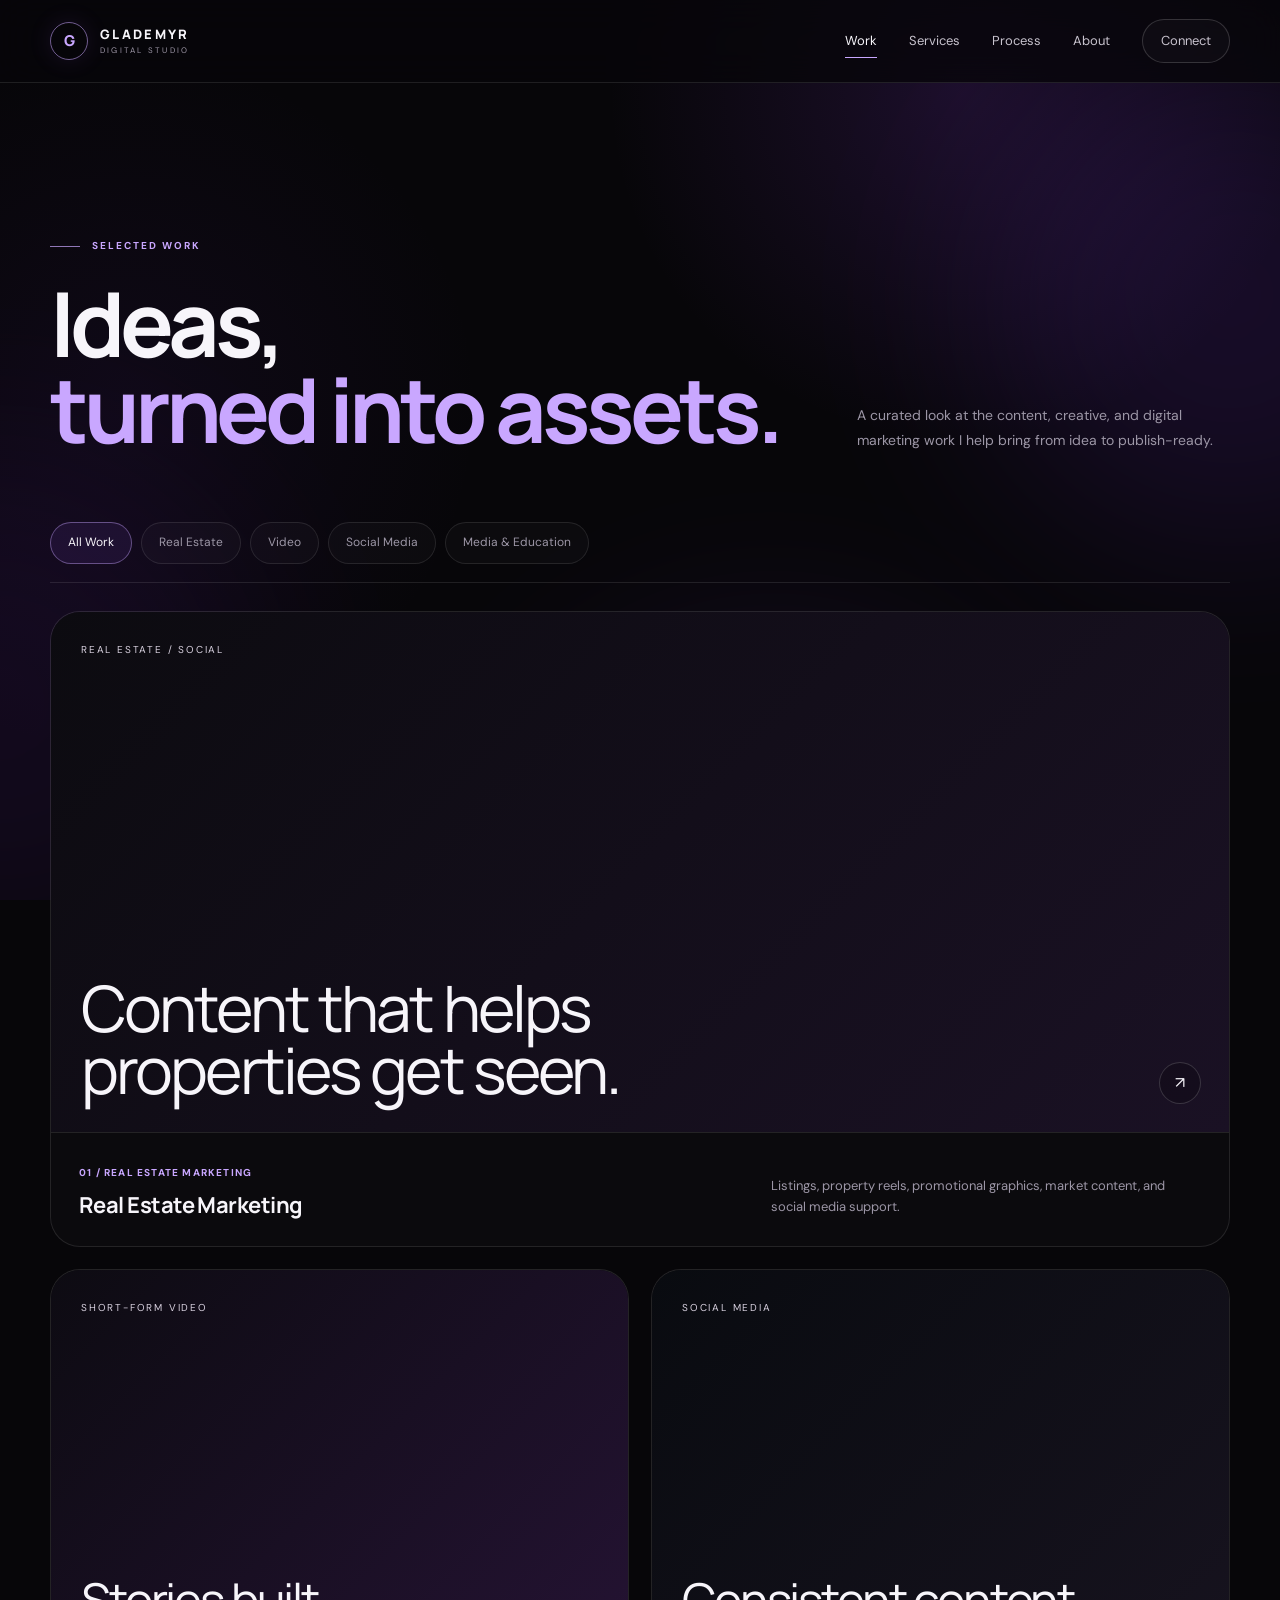
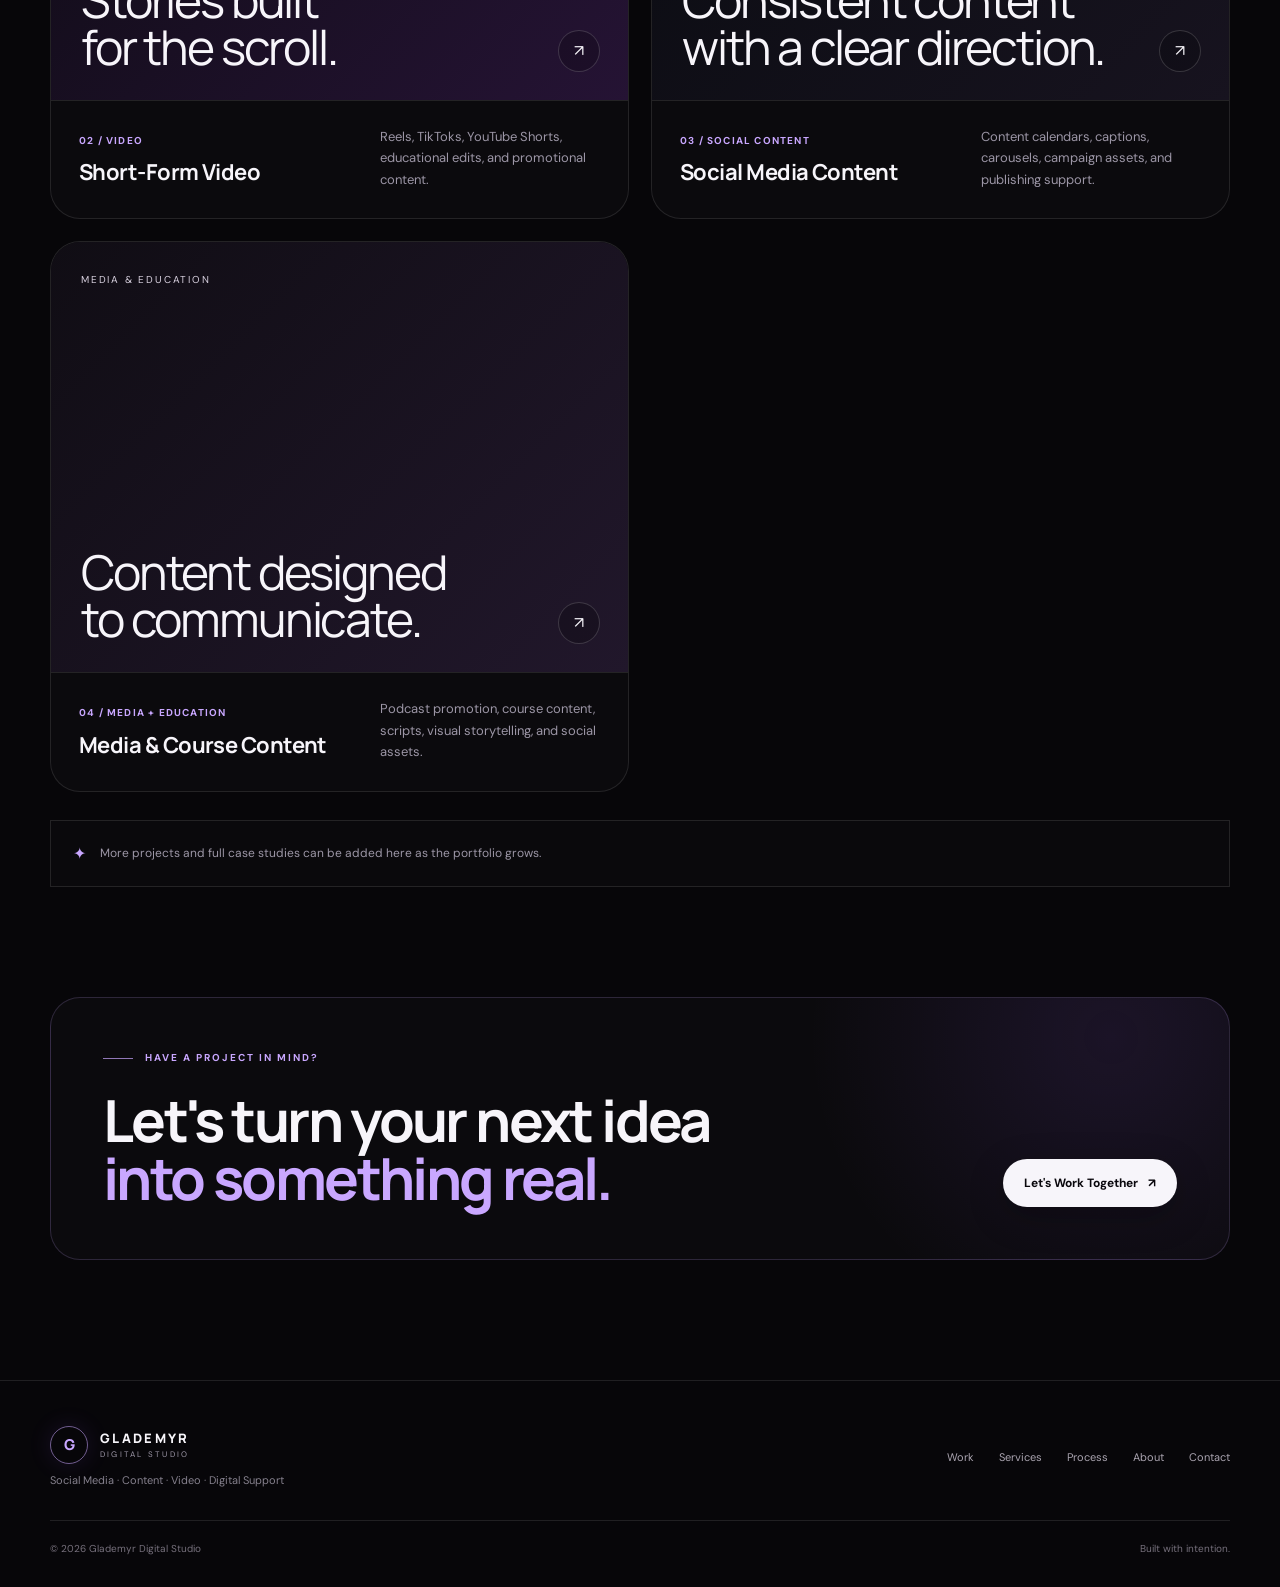
==== commit fb06eb4f: "Link Work projects to detail pages" ====
--- a/frontend/work.html
+++ b/frontend/work.html
@@ -72,7 +72,7 @@
 
                 <div class="work-showcase">
                     <article class="work-project work-project-featured" data-category="real-estate social">
-                        <a href="#real-estate" class="work-project-link">
+                        <a href="work/real-estate.html" class="work-project-link">
                             <div class="work-project-visual real-estate-visual">
                                 <div class="project-category">REAL ESTATE / SOCIAL</div>
                                 <div class="work-project-big-title">
@@ -95,7 +95,7 @@
                     </article>
 
                     <article class="work-project" data-category="video">
-                        <a href="#video" class="work-project-link">
+                        <a href="work/short-form-video.html" class="work-project-link">
                             <div class="work-project-visual video-visual">
                                 <div class="project-category">SHORT-FORM VIDEO</div>
                                 <div class="work-project-big-title">
@@ -118,7 +118,7 @@
                     </article>
 
                     <article class="work-project" data-category="social media">
-                        <a href="#social-media" class="work-project-link">
+                        <a href="work/social-media.html" class="work-project-link">
                             <div class="work-project-visual media-visual">
                                 <div class="project-category">SOCIAL MEDIA</div>
                                 <div class="work-project-big-title">
@@ -141,7 +141,7 @@
                     </article>
 
                     <article class="work-project" data-category="media">
-                        <a href="#media" class="work-project-link">
+                        <a href="work/media-course-content.html" class="work-project-link">
                             <div class="work-project-visual education-visual">
                                 <div class="project-category">MEDIA & EDUCATION</div>
                                 <div class="work-project-big-title">
--- a/frontend/css/style.css
+++ b/frontend/css/style.css
@@ -2120,3 +2120,279 @@
         transition: none;
     }
 }
+
+
+/* =========================================================
+   WORK PAGE
+   ========================================================= */
+
+.work-page-hero {
+    padding-top: 155px;
+    padding-bottom: 90px;
+}
+
+.work-hero-heading {
+    display: grid;
+    grid-template-columns: minmax(0, 1.2fr) minmax(280px, 0.6fr);
+    gap: 60px;
+    align-items: end;
+    margin-top: 26px;
+}
+
+.work-hero-heading h1 {
+    max-width: 820px;
+    font-family: "Manrope", sans-serif;
+    font-size: clamp(52px, 7vw, 92px);
+    line-height: 0.96;
+    letter-spacing: -0.055em;
+}
+
+.work-hero-heading h1 span {
+    display: block;
+    color: var(--lavender);
+}
+
+.work-hero-heading p {
+    max-width: 390px;
+    margin-left: auto;
+    color: var(--muted);
+    font-size: 14px;
+    line-height: 1.75;
+}
+
+.work-filters {
+    display: flex;
+    flex-wrap: wrap;
+    gap: 9px;
+    margin-top: 70px;
+    padding-bottom: 18px;
+    border-bottom: 1px solid var(--border);
+}
+
+.work-filter {
+    min-height: 42px;
+    padding: 0 17px;
+    border: 1px solid var(--border);
+    border-radius: 999px;
+    color: var(--muted);
+    background: rgba(255,255,255,0.025);
+    font: inherit;
+    font-size: 12px;
+    cursor: pointer;
+    transition: var(--transition);
+}
+
+.work-filter:hover,
+.work-filter.active {
+    color: var(--white);
+    border-color: rgba(201, 167, 255, 0.42);
+    background: rgba(155, 92, 255, 0.09);
+}
+
+.work-showcase {
+    display: grid;
+    grid-template-columns: repeat(2, minmax(0, 1fr));
+    gap: 22px;
+    margin-top: 28px;
+}
+
+.work-project {
+    min-width: 0;
+    overflow: hidden;
+    border: 1px solid var(--border);
+    border-radius: var(--radius-lg);
+    background: rgba(255,255,255,0.02);
+    transition: opacity 280ms ease, transform 420ms cubic-bezier(0.22, 1, 0.36, 1), border-color 350ms ease;
+}
+
+.work-project-featured {
+    grid-column: 1 / -1;
+}
+
+.work-project.is-hidden {
+    display: none;
+}
+
+.work-project-link {
+    display: block;
+    height: 100%;
+}
+
+.work-project:hover {
+    transform: translateY(-6px);
+    border-color: rgba(201, 167, 255, 0.34);
+}
+
+.work-project-visual {
+    position: relative;
+    min-height: 430px;
+    padding: 30px;
+    display: flex;
+    flex-direction: column;
+    justify-content: space-between;
+    overflow: hidden;
+}
+
+.work-project-featured .work-project-visual {
+    min-height: 520px;
+}
+
+.work-project-big-title {
+    position: relative;
+    z-index: 2;
+    max-width: 760px;
+    font-family: "Manrope", sans-serif;
+    font-size: clamp(32px, 5vw, 68px);
+    line-height: 0.98;
+    letter-spacing: -0.045em;
+}
+
+.work-project:not(.work-project-featured) .work-project-big-title {
+    font-size: clamp(30px, 4vw, 48px);
+}
+
+.work-project-meta {
+    display: grid;
+    grid-template-columns: minmax(0, 1fr) minmax(220px, 0.65fr);
+    gap: 30px;
+    padding: 25px 28px 28px;
+    border-top: 1px solid var(--border);
+}
+
+.work-project-meta span {
+    color: var(--lavender);
+    font-size: 10px;
+    font-weight: 700;
+    letter-spacing: 0.12em;
+}
+
+.work-project-meta h2 {
+    margin-top: 9px;
+    font-family: "Manrope", sans-serif;
+    font-size: 22px;
+    line-height: 1.15;
+    letter-spacing: -0.025em;
+}
+
+.work-project-meta p {
+    align-self: end;
+    color: var(--muted);
+    font-size: 13px;
+    line-height: 1.65;
+}
+
+.work-note {
+    display: flex;
+    align-items: center;
+    gap: 14px;
+    margin-top: 28px;
+    padding: 20px 22px;
+    border: 1px solid var(--border);
+    border-radius: var(--radius);
+    background: rgba(255,255,255,0.015);
+}
+
+.work-note-mark {
+    color: var(--lavender);
+}
+
+.work-note p {
+    color: var(--muted);
+    font-size: 12px;
+}
+
+.work-cta {
+    padding-top: 20px;
+    padding-bottom: 120px;
+}
+
+.work-cta-inner {
+    display: flex;
+    justify-content: space-between;
+    align-items: end;
+    gap: 40px;
+    padding: 52px;
+    border: 1px solid rgba(201, 167, 255, 0.18);
+    border-radius: var(--radius-lg);
+    background:
+        radial-gradient(circle at 90% 15%, rgba(155, 92, 255, 0.11), transparent 28%),
+        rgba(255,255,255,0.018);
+}
+
+.work-cta-inner h2 {
+    max-width: 700px;
+    margin-top: 16px;
+    font-family: "Manrope", sans-serif;
+    font-size: clamp(32px, 5vw, 58px);
+    line-height: 1;
+    letter-spacing: -0.045em;
+}
+
+.work-cta-inner h2 span {
+    color: var(--lavender);
+}
+
+@media (max-width: 900px) {
+    .work-hero-heading {
+        grid-template-columns: 1fr;
+        gap: 25px;
+    }
+
+    .work-hero-heading p {
+        margin-left: 0;
+    }
+
+    .work-showcase {
+        grid-template-columns: 1fr;
+    }
+
+    .work-project-featured {
+        grid-column: auto;
+    }
+}
+
+@media (max-width: 650px) {
+    .work-page-hero {
+        padding-top: 125px;
+    }
+
+    .work-hero-heading h1 {
+        font-size: clamp(45px, 13vw, 64px);
+    }
+
+    .work-filters {
+        margin-top: 48px;
+        overflow-x: auto;
+        flex-wrap: nowrap;
+        padding-bottom: 14px;
+    }
+
+    .work-filter {
+        flex: 0 0 auto;
+    }
+
+    .work-project-visual,
+    .work-project-featured .work-project-visual {
+        min-height: 340px;
+        padding: 22px;
+    }
+
+    .work-project-meta {
+        grid-template-columns: 1fr;
+        gap: 14px;
+        padding: 22px;
+    }
+
+    .work-cta-inner {
+        align-items: flex-start;
+        flex-direction: column;
+        padding: 32px 24px;
+    }
+}
+
+@media (prefers-reduced-motion: reduce) {
+    .work-project,
+    .work-filter {
+        transition: none;
+    }
+}
